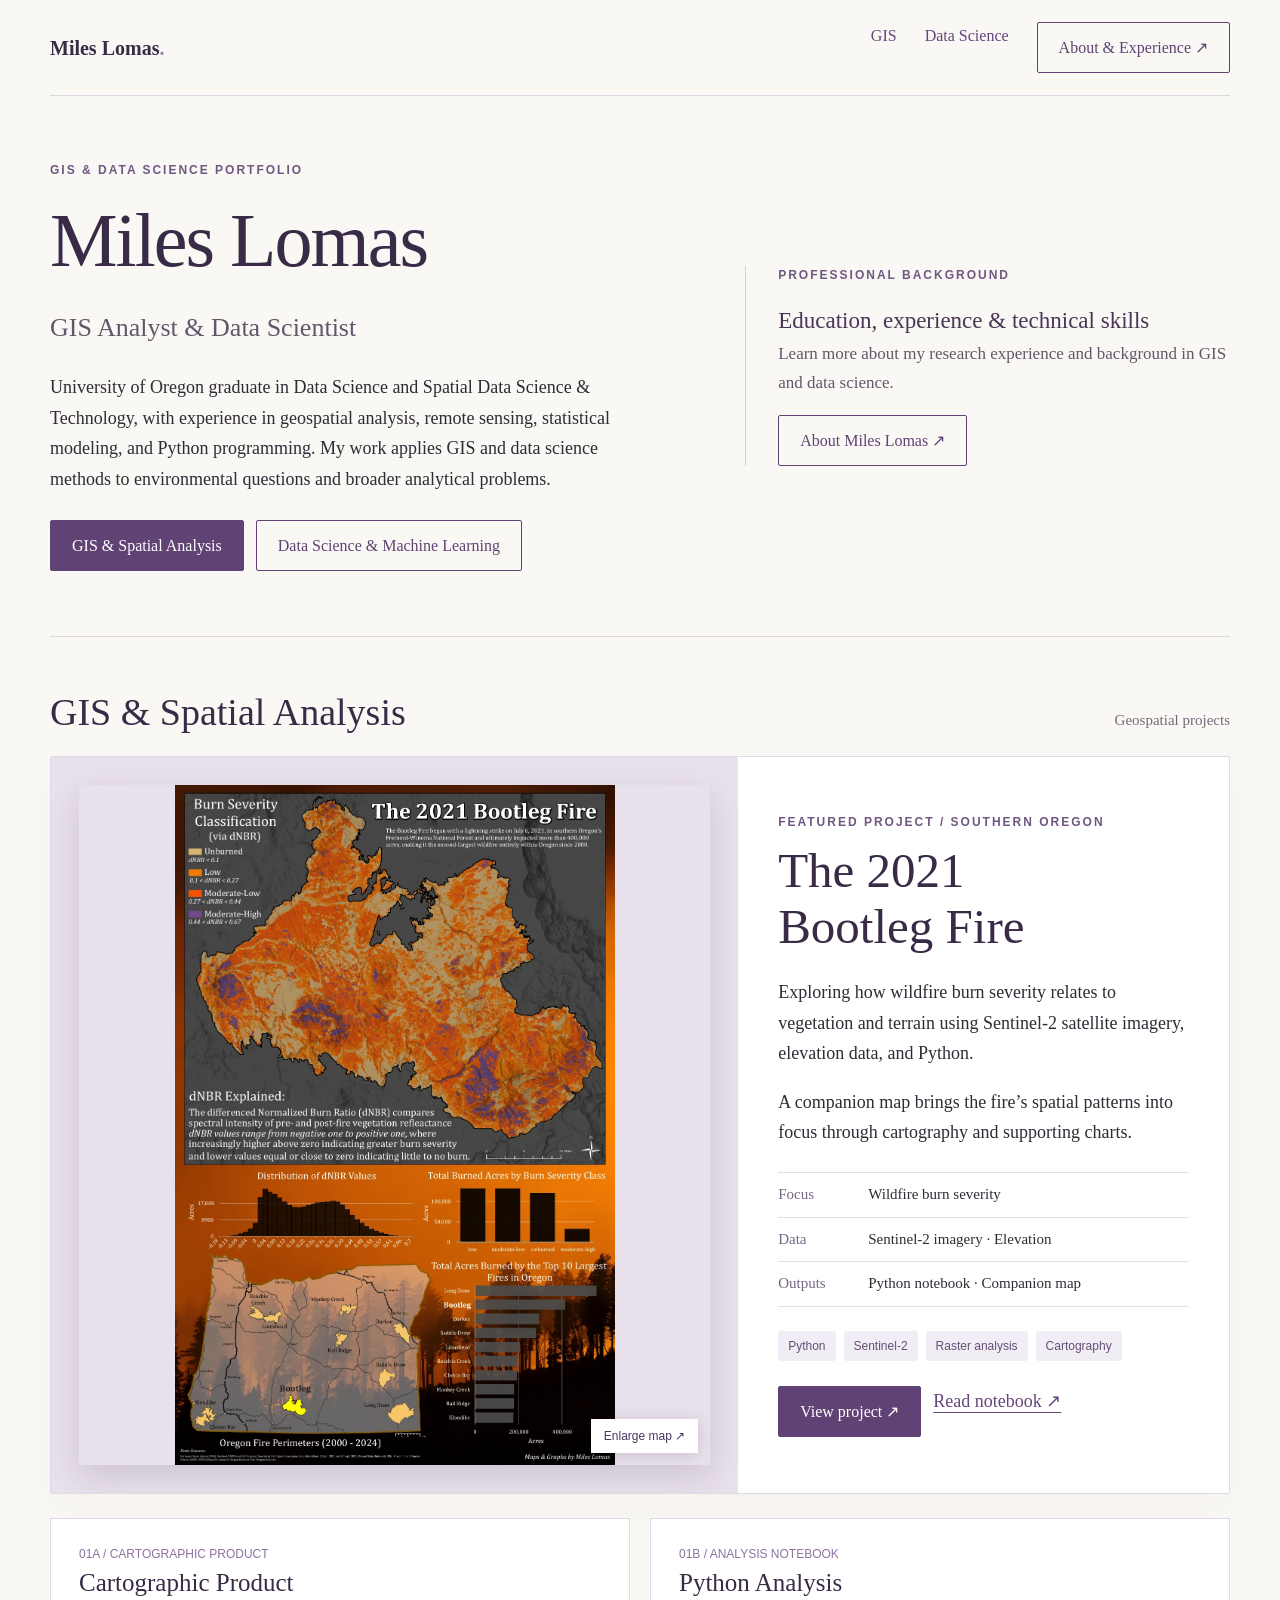
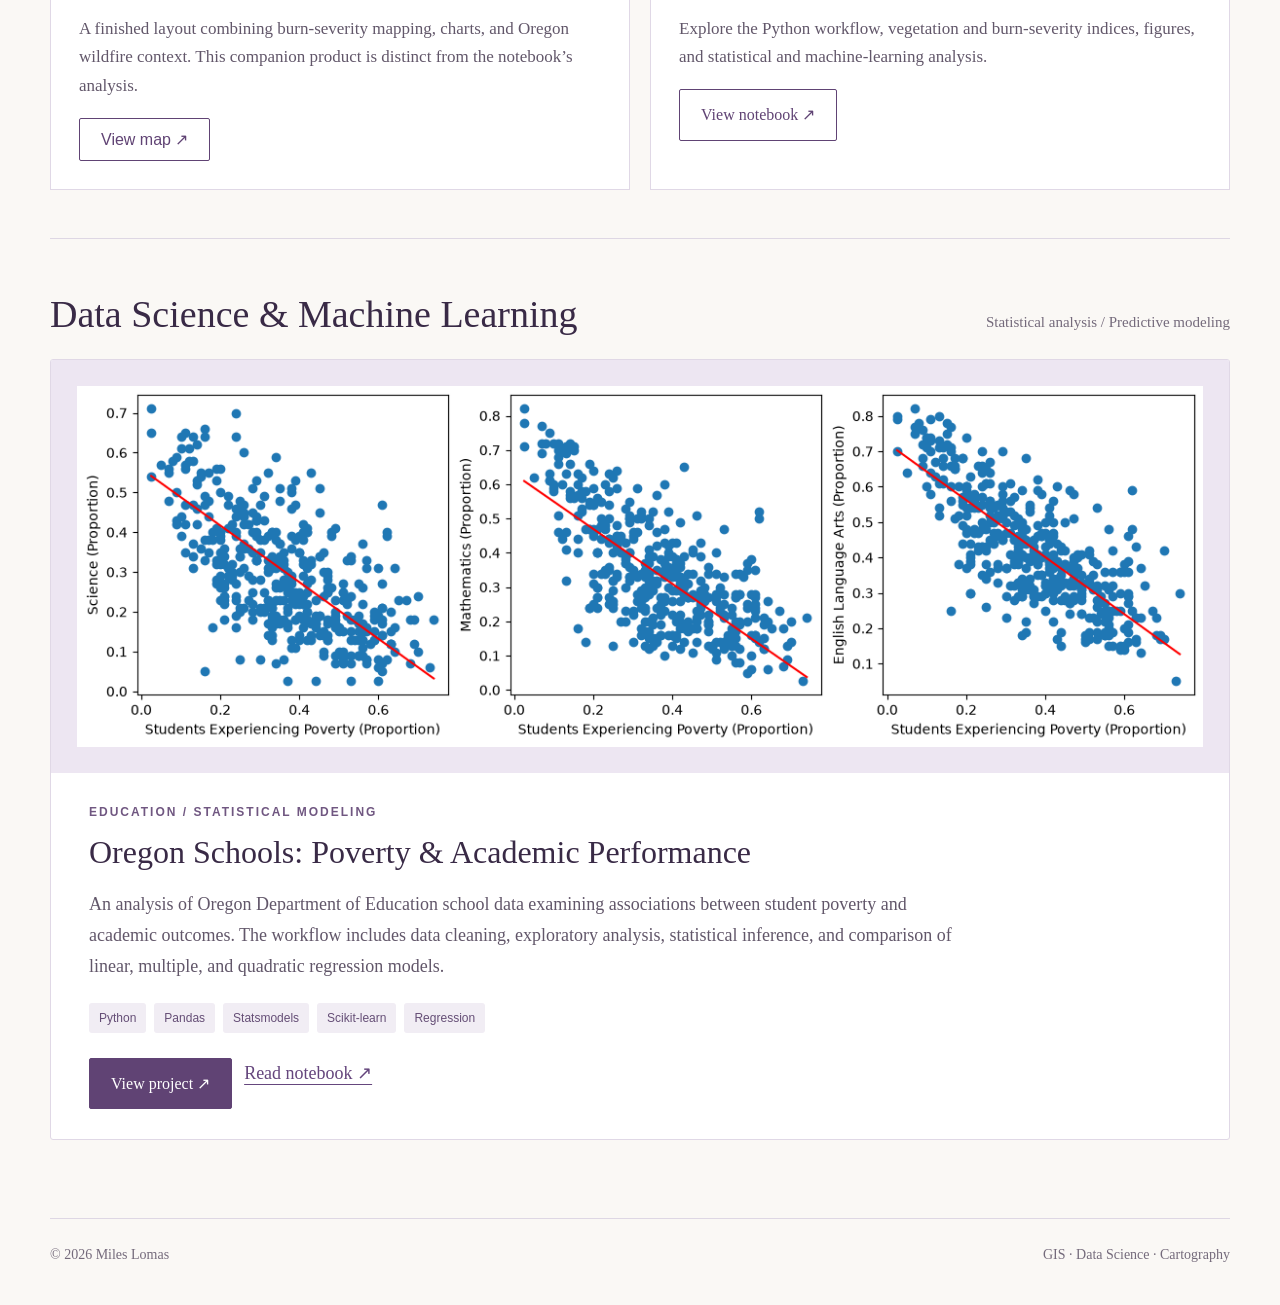
==== index.html @ e5e96b6a "Add files via upload Portfolio website first draft." ====
<!doctype html><html lang="en"><head><meta charset="utf-8"><meta name="viewport" content="width=device-width, initial-scale=1"><meta name="description" content="Miles Lomas — GIS and data science portfolio. Geospatial analysis, remote sensing, statistical modeling, Python, and machine learning."><title>GIS & Data Science | Miles Lomas</title><style>*{box-sizing:border-box}html{scroll-behavior:smooth}body{margin:0;background:#f8f6f9;color:#302c36;font:18px/1.7 Cambria,Georgia,serif}a{color:#65467d;text-underline-offset:5px}a:hover{color:#3e2455}a:focus-visible{outline:3px solid #9065ab;outline-offset:5px}.wrap{max-width:1120px;margin:auto;padding:0 30px}nav{display:flex;justify-content:space-between;align-items:center;gap:24px;padding:24px 0;border-bottom:1px solid #ded7e4}nav a{text-decoration:none;font-size:16px}.brand{font-weight:bold;color:#392a46;font-size:20px}.navlinks{display:flex;gap:28px}.hero{padding:85px 0 62px;max-width:850px}.eyebrow{text-transform:uppercase;font:12px/1.5 Arial,sans-serif;letter-spacing:2px;color:#705781;font-weight:bold}h1,h2,h3{font-weight:500;line-height:1.14;color:#392a46}h1{font-size:clamp(48px,7vw,80px);letter-spacing:-2px;margin:18px 0 22px}h2{font-size:38px;margin:12px 0 22px}h3{font-size:25px;margin:12px 0}.intro{font-size:23px;max-width:740px;color:#62576a}.button{display:inline-block;text-decoration:none;background:#604374;color:white;border:1px solid #604374;border-radius:4px;padding:11px 21px;font-size:16px}.button:hover{background:#432c55;color:white}.secondary{background:transparent;color:#604374}.secondary:hover{background:#eee8f2;color:#392a46}.actions{display:flex;flex-wrap:wrap;gap:12px;margin-top:25px}.section{padding:55px 0;border-top:1px solid #ded7e4}.sectionhead{display:flex;justify-content:space-between;align-items:baseline;gap:24px}.muted,figcaption{color:#746a7b;font-size:15px}.feature{display:grid;grid-template-columns:1.25fr 1fr;background:#fff;border:1px solid #e0d8e6;border-radius:8px;overflow:hidden}.featurevisual{background:#e9e1eb;padding:24px;display:flex;align-items:center;justify-content:center}.featurevisual img{width:100%;max-height:570px;object-fit:contain;display:block;box-shadow:0 12px 30px #30233624;transition:transform .25s}.featurevisual:hover img{transform:scale(1.015)}.featuretext{padding:40px;align-self:center}.tags{display:flex;flex-wrap:wrap;gap:8px;margin:22px 0}.tags span{font:12px/1.5 Arial,sans-serif;padding:6px 10px;background:#f1edf4;color:#654e76;border-radius:3px}.grid{display:grid;grid-template-columns:repeat(3,1fr);gap:32px}.grid p{font-size:17px;color:#62576a}.about{display:grid;grid-template-columns:1fr 1.6fr;gap:60px}.about p{margin-top:0}.note{border-left:3px solid #9b82af;padding:10px 20px;background:#eee8f2;font-size:16px}.wide-map{margin:28px 0}.wide-map img{display:block;width:100%;height:auto}.back{display:inline-block;margin-top:32px}.pagehero{padding:55px 0 30px;max-width:850px}.pagehero h1{font-size:clamp(40px,6vw,62px)}footer{border-top:1px solid #ded7e4;margin-top:30px;padding:24px 0 38px;display:flex;justify-content:space-between;gap:20px;font-size:14px;color:#746a7b}.skip{position:absolute;left:20px;top:-80px;background:white;padding:12px;z-index:3}.skip:focus{top:10px}@media(max-width:720px){.wrap{padding:0 20px}nav{align-items:flex-start}.navlinks{gap:16px}.hero{padding:55px 0 40px}.feature,.about,.grid{grid-template-columns:1fr}.featuretext{padding:25px}.featurevisual{padding:18px}.featurevisual img{max-height:520px}.section{padding:36px 0}.sectionhead{display:block}.about{gap:16px}h2{font-size:32px}footer{flex-direction:column;gap:4px}.intro{font-size:21px}}@media(prefers-reduced-motion:reduce){html{scroll-behavior:auto}.featurevisual img{transition:none}}
body{background:#faf8f5}.wrap{max-width:1240px}nav{padding:22px 0}.hero{max-width:none;display:grid;grid-template-columns:1.3fr 1fr;gap:65px;align-items:center;padding:65px 0}.hero h1{font-size:clamp(48px,6vw,76px)}.hero .intro{font-size:26px;line-height:1.4}.hero-copy>p:not(.intro){max-width:560px}.hero-aside{border-left:1px solid #d5cbdc;padding-left:32px;color:#62576a}.hero-aside p{font-size:17px}.hero-aside strong{display:block;font-size:23px;font-weight:400;color:#493555}.indexline{display:flex;gap:20px;flex-wrap:wrap;font:11px/1.6 Arial,sans-serif;letter-spacing:1.2px;text-transform:uppercase;color:#74617e;padding:16px 0;border-top:1px solid #ded7e4}.feature{grid-template-columns:1.4fr 1fr;border-radius:2px;box-shadow:0 15px 45px #37223c08}.featurevisual{position:relative;background:#e8e0eb;padding:28px;border:0;cursor:zoom-in;width:100%;font:inherit}.featurevisual img{max-height:680px}.expand{position:absolute;bottom:40px;right:40px;background:#fff;color:#4d355f;padding:8px 13px;font:12px/1.5 Arial,sans-serif;box-shadow:0 2px 15px #0002}.featuretext h2{font-size:clamp(34px,4vw,49px)}.details{display:grid;grid-template-columns:90px 1fr;font-size:15px;margin:24px 0;border-top:1px solid #e5deea}.details dt,.details dd{padding:9px 0;margin:0;border-bottom:1px solid #e5deea}.details dt{color:#766783}.output-grid{display:grid;grid-template-columns:1fr 1fr;gap:20px;margin-top:24px}.output{background:#fff;border:1px solid #e0d8e6;padding:28px}.output h3{margin:8px 0 12px}.output p{font-size:17px;color:#62576a}.output-number{font:12px Arial,sans-serif;color:#8d729e}.grid article{padding-top:20px;border-top:2px solid #ad96bb}.section{padding:48px 0}.viewer{border:0;padding:0;width:min(96vw,1400px);max-width:none;max-height:94vh;background:#211b28;color:white}.viewer::backdrop{background:#160d20dc}.viewerbar{position:sticky;top:0;display:flex;justify-content:space-between;align-items:center;padding:12px 18px;background:#211b28;z-index:1}.viewerbar button{background:white;border:0;padding:9px 15px;color:#392a46;font:16px Cambria;cursor:pointer}.viewer img{display:block;width:100%;height:auto}.viewerbar span{font-size:16px}.maphint{font-size:14px;color:#746a7b}.button{border-radius:2px}.sectionhead h2{margin-top:6px}@media(max-width:720px){.hero{grid-template-columns:1fr;gap:22px;padding:40px 0}.hero-aside{padding-left:18px}.hero-aside p{margin:5px 0}.hero .intro{font-size:23px}.feature{grid-template-columns:1fr}.output-grid{grid-template-columns:1fr}.expand{bottom:28px;right:28px}.featuretext h2{font-size:36px}}@media(max-width:480px){nav{flex-direction:column;gap:12px}.navlinks{flex-wrap:wrap}.hero h1{font-size:52px}}section[id]{scroll-margin-top:24px}.schools-card{background:#fff;border:1px solid #e0d8e6;overflow:hidden;border-radius:3px}.schools-preview{display:block;background:#ede6f2;padding:26px}.schools-preview img{display:block;width:100%;height:auto}.schools-content{padding:30px 38px;max-width:950px}.schools-content h3{font-size:32px;line-height:1.2}.schools-content p{color:#62576a}@media(max-width:720px){.schools-preview{padding:12px}.schools-content{padding:24px}.schools-content h3{font-size:27px}}</style></head><body><a class="skip" href="#main">Skip to content</a><div class="wrap"><nav aria-label="Main navigation"><a class="brand" href="index.html">Miles Lomas<span style="color:#9b82af">.</span></a><div class="navlinks"><a href="#projects">GIS</a><a href="#data-science">Data Science</a><a class="button secondary" href="about.html">About & Experience ↗</a></div></nav><main id="main"><header class="hero"><div class="hero-copy"><div class="eyebrow">GIS & Data Science Portfolio</div><h1>Miles Lomas</h1><p class="intro">GIS Analyst & Data Scientist</p><p>University of Oregon graduate in Data Science and Spatial Data Science & Technology, with experience in geospatial analysis, remote sensing, statistical modeling, and Python programming. My work applies GIS and data science methods to environmental questions and broader analytical problems.</p><div class="actions"><a class="button" href="#projects">GIS & Spatial Analysis</a><a class="button secondary" href="#data-science">Data Science & Machine Learning</a></div></div><aside class="hero-aside"><div class="eyebrow">Professional Background</div><p><strong>Education, experience & technical skills</strong>Learn more about my research experience and background in GIS and data science.</p><a class="button secondary" href="about.html">About Miles Lomas ↗</a></aside></header><section class="section" id="projects" aria-labelledby="projects-heading"><div class="sectionhead"><h2 id="projects-heading">GIS & Spatial Analysis</h2><span class="muted">Geospatial projects</span></div><article class="feature"><button type="button" class="featurevisual" data-open-map aria-label="Enlarge the complete Bootleg Fire map"><img src="[data-uri]" width="1165" height="1800" alt="Bootleg Fire cartographic layout with a burn severity map, charts, and an Oregon fire perimeter overview"><span class="expand">Enlarge map ↗</span></button><div class="featuretext"><div class="eyebrow">Featured project / Southern Oregon</div><h2>The 2021<br>Bootleg Fire</h2><p>Exploring how wildfire burn severity relates to vegetation and terrain using Sentinel-2 satellite imagery, elevation data, and Python.</p><p>A companion map brings the fire’s spatial patterns into focus through cartography and supporting charts.</p><dl class="details"><dt>Focus</dt><dd>Wildfire burn severity</dd><dt>Data</dt><dd>Sentinel-2 imagery · Elevation</dd><dt>Outputs</dt><dd>Python notebook · Companion map</dd></dl><div class="tags"><span>Python</span><span>Sentinel-2</span><span>Raster analysis</span><span>Cartography</span></div><div class="actions"><a class="button" href="bootleg-fire.html">View project ↗</a><a href="2021_bootleg_fire_analysis.html">Read notebook ↗</a></div></div></article><div class="output-grid"><article class="output"><div class="output-number">01A / CARTOGRAPHIC PRODUCT</div><h3>Cartographic Product</h3><p>A finished layout combining burn-severity mapping, charts, and Oregon wildfire context. This companion product is distinct from the notebook’s analysis.</p><button class="button secondary" type="button" data-open-map>View map ↗</button></article><article class="output"><div class="output-number">01B / ANALYSIS NOTEBOOK</div><h3>Python Analysis</h3><p>Explore the Python workflow, vegetation and burn-severity indices, figures, and statistical and machine-learning analysis.</p><a class="button secondary" href="2021_bootleg_fire_analysis.html">View notebook ↗</a></article></div></section><section class="section" id="data-science" aria-labelledby="data-science-heading"><div class="sectionhead"><h2 id="data-science-heading">Data Science & Machine Learning</h2><span class="muted">Statistical analysis / Predictive modeling</span></div><article class="schools-card"><a href="oregon-schools.html" class="schools-preview"><img src="[data-uri]" alt="Three scatterplots showing school-level poverty proportions and academic performance in science, mathematics, and English language arts, with fitted regression lines" loading="lazy"></a><div class="schools-content"><div class="eyebrow">Education / Statistical Modeling</div><h3>Oregon Schools: Poverty & Academic Performance</h3><p>An analysis of Oregon Department of Education school data examining associations between student poverty and academic outcomes. The workflow includes data cleaning, exploratory analysis, statistical inference, and comparison of linear, multiple, and quadratic regression models.</p><div class="tags"><span>Python</span><span>Pandas</span><span>Statsmodels</span><span>Scikit-learn</span><span>Regression</span></div><div class="actions"><a class="button" href="oregon-schools.html">View project ↗</a><a href="oregon_schools_analysis.html">Read notebook ↗</a></div></div></article></section></main><footer><span>© 2026 Miles Lomas</span><span>GIS · Data Science · Cartography</span></footer></div><dialog class="viewer" aria-label="Bootleg Fire map viewer"><div class="viewerbar"><span>Bootleg Fire · Maps & graphs by Miles Lomas</span><button type="button" id="close-map">Close ×</button></div><img src="[data-uri]" alt="Complete final Bootleg Fire cartographic layout"></dialog><script>const viewer=document.querySelector('.viewer');document.querySelectorAll('[data-open-map]').forEach(b=>b.addEventListener('click',()=>viewer.showModal()));document.querySelector('#close-map').addEventListener('click',()=>viewer.close());viewer.addEventListener('click',e=>{if(e.target===viewer)viewer.close()});</script></body></html>
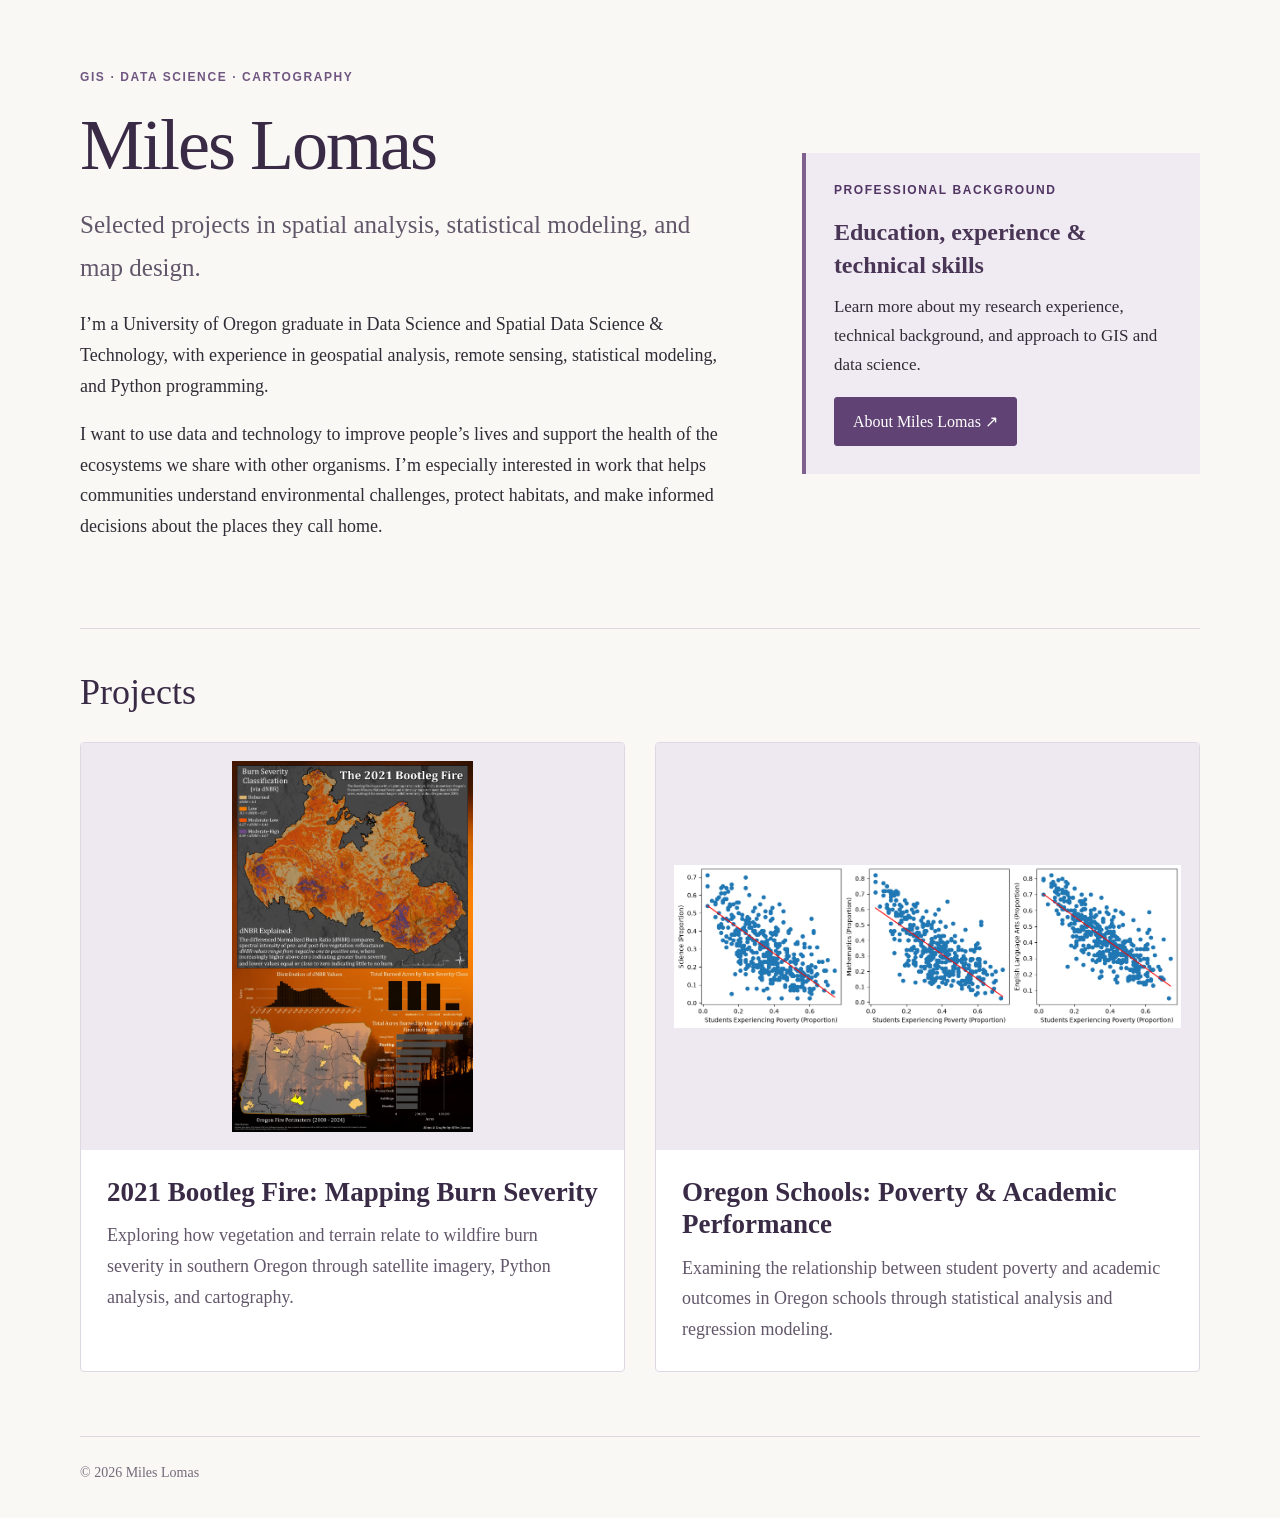
==== commit 784b7e1a: "Add files via upload Update 11/3/2026" ====
--- a/index.html
+++ b/index.html
@@ -1,2 +1,52 @@
-<!doctype html><html lang="en"><head><meta charset="utf-8"><meta name="viewport" content="width=device-width, initial-scale=1"><meta name="description" content="Miles Lomas — GIS and data science portfolio. Geospatial analysis, remote sensing, statistical modeling, Python, and machine learning."><title>GIS & Data Science | Miles Lomas</title><style>*{box-sizing:border-box}html{scroll-behavior:smooth}body{margin:0;background:#f8f6f9;color:#302c36;font:18px/1.7 Cambria,Georgia,serif}a{color:#65467d;text-underline-offset:5px}a:hover{color:#3e2455}a:focus-visible{outline:3px solid #9065ab;outline-offset:5px}.wrap{max-width:1120px;margin:auto;padding:0 30px}nav{display:flex;justify-content:space-between;align-items:center;gap:24px;padding:24px 0;border-bottom:1px solid #ded7e4}nav a{text-decoration:none;font-size:16px}.brand{font-weight:bold;color:#392a46;font-size:20px}.navlinks{display:flex;gap:28px}.hero{padding:85px 0 62px;max-width:850px}.eyebrow{text-transform:uppercase;font:12px/1.5 Arial,sans-serif;letter-spacing:2px;color:#705781;font-weight:bold}h1,h2,h3{font-weight:500;line-height:1.14;color:#392a46}h1{font-size:clamp(48px,7vw,80px);letter-spacing:-2px;margin:18px 0 22px}h2{font-size:38px;margin:12px 0 22px}h3{font-size:25px;margin:12px 0}.intro{font-size:23px;max-width:740px;color:#62576a}.button{display:inline-block;text-decoration:none;background:#604374;color:white;border:1px solid #604374;border-radius:4px;padding:11px 21px;font-size:16px}.button:hover{background:#432c55;color:white}.secondary{background:transparent;color:#604374}.secondary:hover{background:#eee8f2;color:#392a46}.actions{display:flex;flex-wrap:wrap;gap:12px;margin-top:25px}.section{padding:55px 0;border-top:1px solid #ded7e4}.sectionhead{display:flex;justify-content:space-between;align-items:baseline;gap:24px}.muted,figcaption{color:#746a7b;font-size:15px}.feature{display:grid;grid-template-columns:1.25fr 1fr;background:#fff;border:1px solid #e0d8e6;border-radius:8px;overflow:hidden}.featurevisual{background:#e9e1eb;padding:24px;display:flex;align-items:center;justify-content:center}.featurevisual img{width:100%;max-height:570px;object-fit:contain;display:block;box-shadow:0 12px 30px #30233624;transition:transform .25s}.featurevisual:hover img{transform:scale(1.015)}.featuretext{padding:40px;align-self:center}.tags{display:flex;flex-wrap:wrap;gap:8px;margin:22px 0}.tags span{font:12px/1.5 Arial,sans-serif;padding:6px 10px;background:#f1edf4;color:#654e76;border-radius:3px}.grid{display:grid;grid-template-columns:repeat(3,1fr);gap:32px}.grid p{font-size:17px;color:#62576a}.about{display:grid;grid-template-columns:1fr 1.6fr;gap:60px}.about p{margin-top:0}.note{border-left:3px solid #9b82af;padding:10px 20px;background:#eee8f2;font-size:16px}.wide-map{margin:28px 0}.wide-map img{display:block;width:100%;height:auto}.back{display:inline-block;margin-top:32px}.pagehero{padding:55px 0 30px;max-width:850px}.pagehero h1{font-size:clamp(40px,6vw,62px)}footer{border-top:1px solid #ded7e4;margin-top:30px;padding:24px 0 38px;display:flex;justify-content:space-between;gap:20px;font-size:14px;color:#746a7b}.skip{position:absolute;left:20px;top:-80px;background:white;padding:12px;z-index:3}.skip:focus{top:10px}@media(max-width:720px){.wrap{padding:0 20px}nav{align-items:flex-start}.navlinks{gap:16px}.hero{padding:55px 0 40px}.feature,.about,.grid{grid-template-columns:1fr}.featuretext{padding:25px}.featurevisual{padding:18px}.featurevisual img{max-height:520px}.section{padding:36px 0}.sectionhead{display:block}.about{gap:16px}h2{font-size:32px}footer{flex-direction:column;gap:4px}.intro{font-size:21px}}@media(prefers-reduced-motion:reduce){html{scroll-behavior:auto}.featurevisual img{transition:none}}
-body{background:#faf8f5}.wrap{max-width:1240px}nav{padding:22px 0}.hero{max-width:none;display:grid;grid-template-columns:1.3fr 1fr;gap:65px;align-items:center;padding:65px 0}.hero h1{font-size:clamp(48px,6vw,76px)}.hero .intro{font-size:26px;line-height:1.4}.hero-copy>p:not(.intro){max-width:560px}.hero-aside{border-left:1px solid #d5cbdc;padding-left:32px;color:#62576a}.hero-aside p{font-size:17px}.hero-aside strong{display:block;font-size:23px;font-weight:400;color:#493555}.indexline{display:flex;gap:20px;flex-wrap:wrap;font:11px/1.6 Arial,sans-serif;letter-spacing:1.2px;text-transform:uppercase;color:#74617e;padding:16px 0;border-top:1px solid #ded7e4}.feature{grid-template-columns:1.4fr 1fr;border-radius:2px;box-shadow:0 15px 45px #37223c08}.featurevisual{position:relative;background:#e8e0eb;padding:28px;border:0;cursor:zoom-in;width:100%;font:inherit}.featurevisual img{max-height:680px}.expand{position:absolute;bottom:40px;right:40px;background:#fff;color:#4d355f;padding:8px 13px;font:12px/1.5 Arial,sans-serif;box-shadow:0 2px 15px #0002}.featuretext h2{font-size:clamp(34px,4vw,49px)}.details{display:grid;grid-template-columns:90px 1fr;font-size:15px;margin:24px 0;border-top:1px solid #e5deea}.details dt,.details dd{padding:9px 0;margin:0;border-bottom:1px solid #e5deea}.details dt{color:#766783}.output-grid{display:grid;grid-template-columns:1fr 1fr;gap:20px;margin-top:24px}.output{background:#fff;border:1px solid #e0d8e6;padding:28px}.output h3{margin:8px 0 12px}.output p{font-size:17px;color:#62576a}.output-number{font:12px Arial,sans-serif;color:#8d729e}.grid article{padding-top:20px;border-top:2px solid #ad96bb}.section{padding:48px 0}.viewer{border:0;padding:0;width:min(96vw,1400px);max-width:none;max-height:94vh;background:#211b28;color:white}.viewer::backdrop{background:#160d20dc}.viewerbar{position:sticky;top:0;display:flex;justify-content:space-between;align-items:center;padding:12px 18px;background:#211b28;z-index:1}.viewerbar button{background:white;border:0;padding:9px 15px;color:#392a46;font:16px Cambria;cursor:pointer}.viewer img{display:block;width:100%;height:auto}.viewerbar span{font-size:16px}.maphint{font-size:14px;color:#746a7b}.button{border-radius:2px}.sectionhead h2{margin-top:6px}@media(max-width:720px){.hero{grid-template-columns:1fr;gap:22px;padding:40px 0}.hero-aside{padding-left:18px}.hero-aside p{margin:5px 0}.hero .intro{font-size:23px}.feature{grid-template-columns:1fr}.output-grid{grid-template-columns:1fr}.expand{bottom:28px;right:28px}.featuretext h2{font-size:36px}}@media(max-width:480px){nav{flex-direction:column;gap:12px}.navlinks{flex-wrap:wrap}.hero h1{font-size:52px}}section[id]{scroll-margin-top:24px}.schools-card{background:#fff;border:1px solid #e0d8e6;overflow:hidden;border-radius:3px}.schools-preview{display:block;background:#ede6f2;padding:26px}.schools-preview img{display:block;width:100%;height:auto}.schools-content{padding:30px 38px;max-width:950px}.schools-content h3{font-size:32px;line-height:1.2}.schools-content p{color:#62576a}@media(max-width:720px){.schools-preview{padding:12px}.schools-content{padding:24px}.schools-content h3{font-size:27px}}</style></head><body><a class="skip" href="#main">Skip to content</a><div class="wrap"><nav aria-label="Main navigation"><a class="brand" href="index.html">Miles Lomas<span style="color:#9b82af">.</span></a><div class="navlinks"><a href="#projects">GIS</a><a href="#data-science">Data Science</a><a class="button secondary" href="about.html">About & Experience ↗</a></div></nav><main id="main"><header class="hero"><div class="hero-copy"><div class="eyebrow">GIS & Data Science Portfolio</div><h1>Miles Lomas</h1><p class="intro">GIS Analyst & Data Scientist</p><p>University of Oregon graduate in Data Science and Spatial Data Science & Technology, with experience in geospatial analysis, remote sensing, statistical modeling, and Python programming. My work applies GIS and data science methods to environmental questions and broader analytical problems.</p><div class="actions"><a class="button" href="#projects">GIS & Spatial Analysis</a><a class="button secondary" href="#data-science">Data Science & Machine Learning</a></div></div><aside class="hero-aside"><div class="eyebrow">Professional Background</div><p><strong>Education, experience & technical skills</strong>Learn more about my research experience and background in GIS and data science.</p><a class="button secondary" href="about.html">About Miles Lomas ↗</a></aside></header><section class="section" id="projects" aria-labelledby="projects-heading"><div class="sectionhead"><h2 id="projects-heading">GIS & Spatial Analysis</h2><span class="muted">Geospatial projects</span></div><article class="feature"><button type="button" class="featurevisual" data-open-map aria-label="Enlarge the complete Bootleg Fire map"><img src="[data-uri]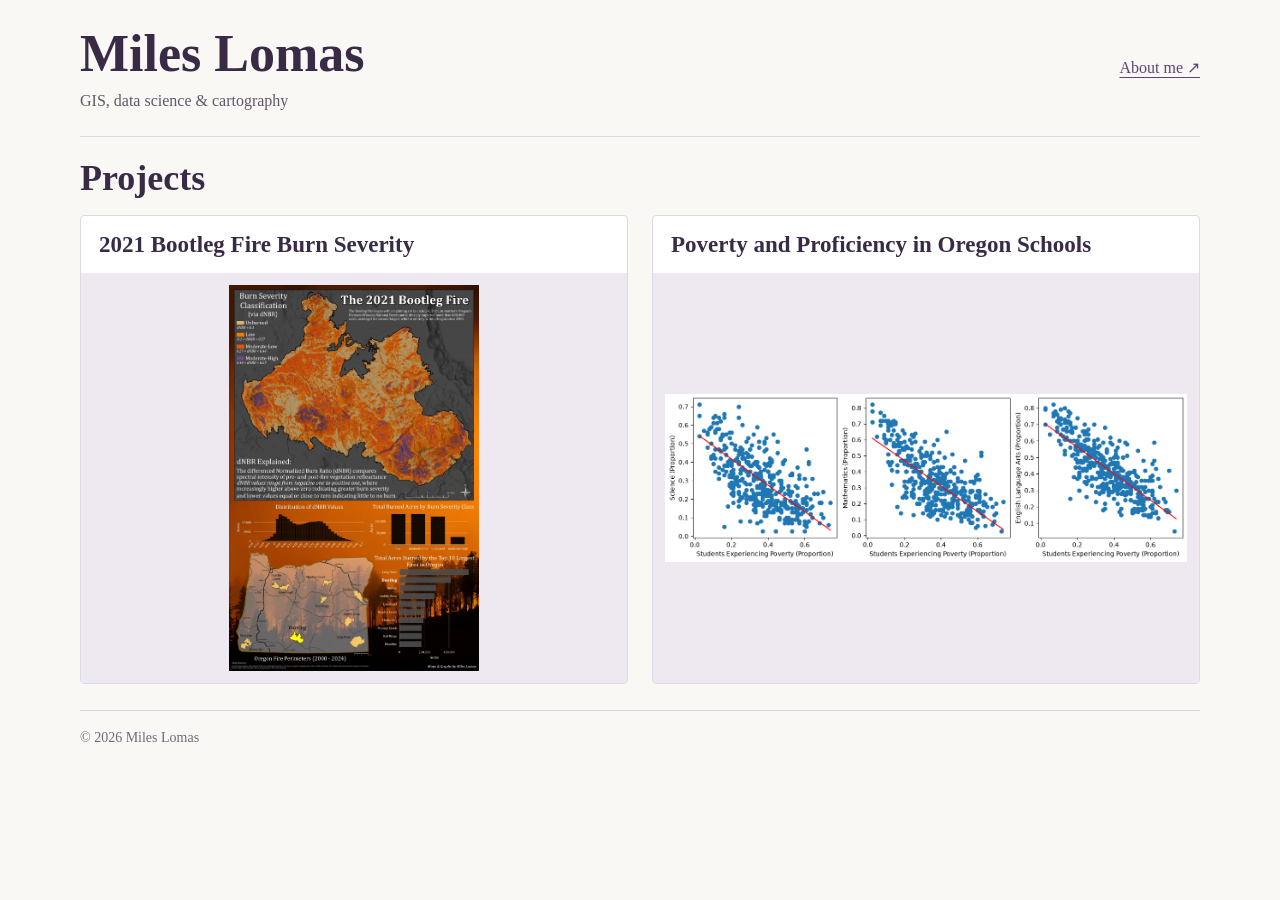
